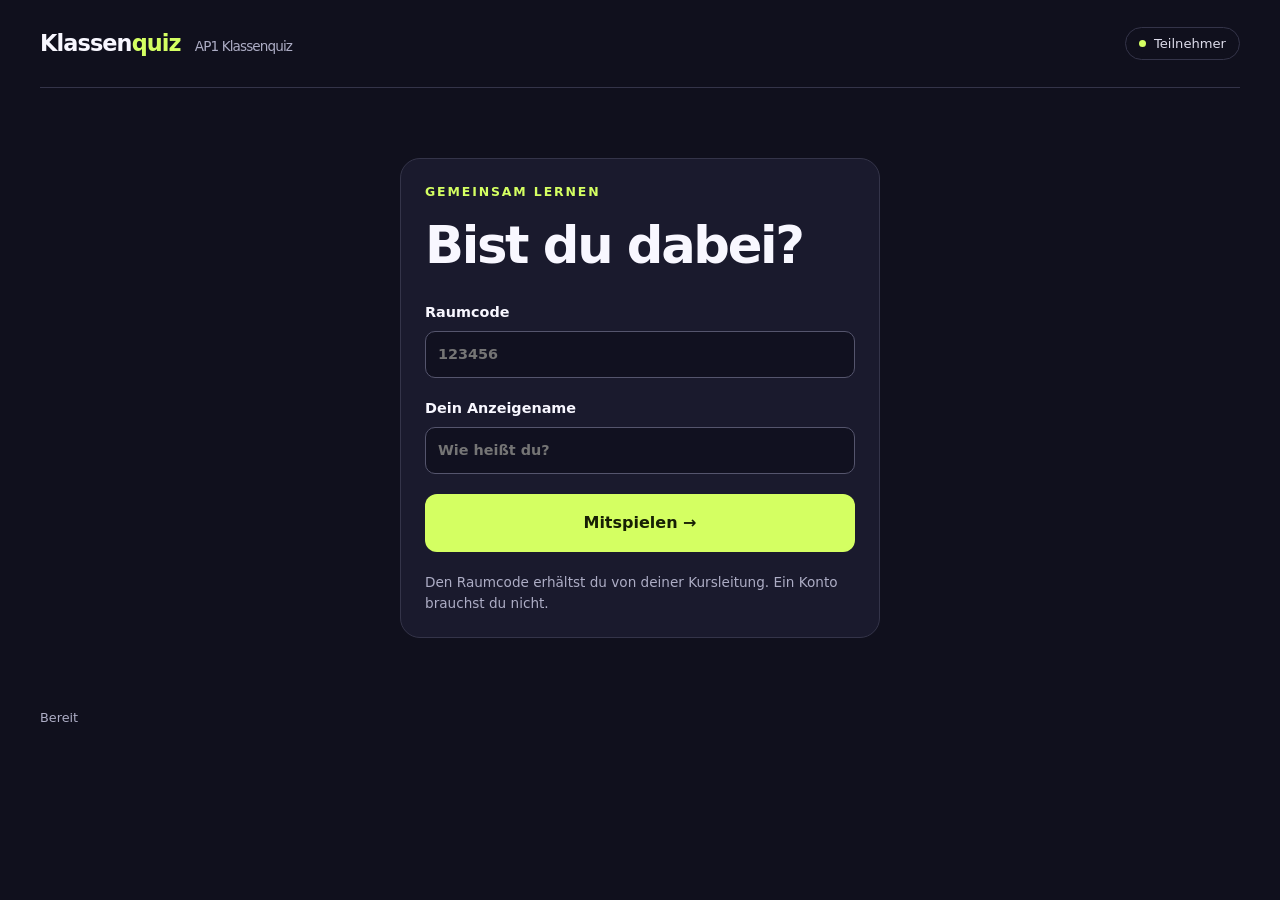
==== index.html @ 11c0ffbb "Publish Klassenquiz interfaces for GitHub Pages" ====
<!doctype html><html lang="de"><head><meta charset="utf-8"><meta name="viewport" content="width=device-width,initial-scale=1"><title>Klassenquiz · AP1 Klassenquiz</title><style>
:root{color-scheme:dark;--bg:#10101d;--panel:#1a1a2d;--line:#343449;--text:#f8f7ff;--muted:#adadc5;--lime:#d4ff62;--purple:#9478ff;font:16px/1.5 system-ui,-apple-system,sans-serif}*{box-sizing:border-box}body{margin:0;background:var(--bg);color:var(--text)}button,input,select{font:inherit}button{cursor:pointer;border:0;border-radius:12px;background:var(--lime);color:#172004;padding:13px 20px;font-weight:750;transition:transform .15s}button:hover{filter:brightness(1.08);transform:translateY(-1px)}button:disabled{opacity:.45;cursor:default;transform:none}button.secondary{background:#303047;color:var(--text)}button.outline{background:transparent;border:1px solid var(--line);color:var(--text)}a{color:var(--lime)}input,select{width:100%;background:#111120;color:white;border:1px solid #55556d;border-radius:10px;padding:12px;margin-top:7px}input:focus,select:focus,button:focus-visible{outline:3px solid var(--purple);outline-offset:3px}label{font-size:.9rem;font-weight:650}h1,h2,h3,p{margin:0}h1{font-size:clamp(2rem,4vw,3.4rem);line-height:1.12;letter-spacing:-.045em}h2{font-size:1.6rem;letter-spacing:-.025em}h3{font-size:1.05rem}.muted{color:var(--muted)}.eyebrow{font-size:.78rem;font-weight:750;letter-spacing:.15em;text-transform:uppercase;color:var(--lime);margin-bottom:12px}.wrap{max-width:1440px;margin:auto;padding:0 40px 40px}header{height:88px;border-bottom:1px solid var(--line);display:flex;align-items:center;justify-content:space-between;gap:20px;margin-bottom:38px}.brand{font-size:1.4rem;font-weight:850;letter-spacing:-.04em}.brand span{color:var(--lime)}.badge{display:inline-flex;gap:8px;align-items:center;border:1px solid var(--line);border-radius:30px;padding:6px 13px;font-size:.82rem;color:#dcdbea}.dot{width:7px;height:7px;border-radius:50%;background:var(--lime)}.top{display:flex;align-items:flex-end;justify-content:space-between;gap:20px;margin-bottom:28px}.top p{margin-top:12px}.layout{display:grid;grid-template-columns:minmax(0,1fr) 330px;gap:26px}.panel{background:var(--panel);border:1px solid var(--line);border-radius:20px;padding:24px}.filters{display:grid;grid-template-columns:1fr 190px;gap:14px;margin:22px 0}.cards{display:grid;grid-template-columns:repeat(2,minmax(0,1fr));gap:14px}.exercise{display:block;text-align:left;background:var(--panel);color:var(--text);border:1px solid var(--line);padding:22px;min-height:166px;position:relative}.exercise.selected{border-color:var(--lime);box-shadow:inset 0 0 0 1px var(--lime)}.exercise h3{font-size:1.13rem;line-height:1.3;margin:17px 0 10px}.exercise .meta{font-size:.83rem;font-weight:450;color:var(--muted)}.pill{display:inline-block;border-radius:6px;padding:3px 8px;background:#35304f;color:#ded4ff;font-size:.72rem;letter-spacing:.05em;text-transform:uppercase}.exercise .arrow{position:absolute;right:18px;top:18px;color:var(--lime)}.sidebar{align-self:start;position:sticky;top:24px}.roomcode{font-size:3rem;letter-spacing:.13em;font-weight:850;color:var(--lime);margin:10px 0}.stack{display:grid;gap:13px}.divider{border:0;border-top:1px solid var(--line);margin:23px 0}.people{display:flex;flex-wrap:wrap;gap:8px;margin-top:13px}.person{background:#303047;border-radius:8px;padding:7px 11px;font-size:.86rem}.person.done{border:1px solid var(--lime)}.notice{background:#342744;border:1px solid #72518c;border-radius:12px;padding:12px 17px;margin-bottom:20px}.notice[hidden]{display:none}.linkfield{font-size:.8rem}.large{width:100%;padding:17px}.hint{font-size:.85rem;color:var(--muted)}.footer{margin-top:22px;color:var(--muted);font-size:.82rem}details{margin-top:16px}summary{cursor:pointer;color:var(--muted);font-size:.85rem}.join{max-width:480px;margin:70px auto}.join h1{margin:15px 0 28px}.join form{display:grid;gap:20px}.waiting{text-align:center;padding:65px 24px}.waiting .symbol{width:76px;height:76px;border-radius:22px;background:var(--lime);color:#172004;font-size:2.5rem;margin:0 auto 24px;display:grid;place-items:center}.question{padding:34px;border:1px solid var(--line);border-radius:20px;background:var(--panel)}.question h2{font-size:clamp(1.4rem,2.5vw,2.1rem);line-height:1.3;margin:15px 0}.question .prompt{margin:12px 0;color:var(--muted)}.answers{display:grid;grid-template-columns:1fr 1fr;gap:13px;margin-top:26px}.answer{display:flex;gap:13px;align-items:center;text-align:left;min-height:98px;color:white;border:2px solid transparent;font-weight:600;background:#b33449}.answer:nth-child(4n+2){background:#215eb3}.answer:nth-child(4n+3){background:#997008}.answer:nth-child(4n+4){background:#27744b}.answer:disabled{opacity:1;cursor:default}.answer.selected{border-color:white;box-shadow:0 0 0 2px var(--purple)}.answer.correct{border-color:var(--lime);box-shadow:0 0 0 2px var(--lime)}.answer .letter{font-size:1.25rem;font-weight:900;flex-shrink:0}.field{display:grid;grid-template-columns:1fr 1fr;gap:20px;align-items:center;margin-top:16px;padding:12px;background:#222238;border-radius:10px}.field select{margin:0}.cloze{font-size:1.12rem;line-height:2.7;margin:20px 0}.cloze select{display:inline-block;width:auto;max-width:100%;margin:0 4px}.controls{display:flex;gap:12px;margin-top:24px;flex-wrap:wrap}.progress{height:5px;background:#303047;border-radius:5px;margin-top:24px;overflow:hidden}.progress span{display:block;height:100%;background:var(--lime)}.solution{background:#243824;border:1px solid #558c4c;border-radius:12px;padding:20px;margin-top:23px}.solution li{margin:5px 0}.score{font-size:2.5rem;color:var(--lime);font-weight:850}.rank{display:flex;justify-content:space-between;padding:16px;border-bottom:1px solid var(--line)}.rank:first-child{background:#303923;border-radius:10px}.sessionbar{display:flex;justify-content:space-between;gap:15px;margin-bottom:20px}.blank{padding:40px;text-align:center;color:var(--muted)}#connection{font-size:.8rem;color:var(--muted)}@media(max-width:980px){.layout{grid-template-columns:1fr}.sidebar{position:static}.wrap{padding:0 20px 24px}.top{align-items:start}.sidebar .roomcode{font-size:2.6rem}}@media(max-width:600px){header{height:72px;margin-bottom:25px}.cards,.answers,.filters{grid-template-columns:1fr}.top{display:block}.top>.badge{margin-top:18px}.question{padding:20px}.field{grid-template-columns:1fr;gap:8px}.join{margin:32px auto}.roomcode{font-size:2.4rem}.wrap{padding:0 16px 24px}.controls button{flex:1}.brand{font-size:1.2rem}.badge{font-size:.75rem}.answer{min-height:80px}}
.roster{margin-top:20px;overflow-x:auto;text-align:left}.roster table{width:100%;border-collapse:collapse;font-size:.86rem}.roster caption{text-align:left;margin-bottom:10px}.roster th{color:var(--muted);font-size:.78rem;text-align:left;padding:8px 5px;border-bottom:1px solid var(--line)}.roster td{padding:12px 5px;border-bottom:1px solid var(--line);vertical-align:top}.roster th:last-child,.points{text-align:right;font-variant-numeric:tabular-nums}.place{font-weight:850;color:var(--lime)}.answer-state{display:block;color:var(--muted);font-size:.78rem;margin-top:4px}.answer-state.done{color:var(--lime)}.host-controls{position:sticky;top:0;background:var(--panel);padding:12px 0;z-index:2;margin-top:12px}</style></head><body><div class="wrap"><header><div class="brand">Klassen<span>quiz</span><span style="color:var(--muted);font-size:.85rem;font-weight:450;margin-left:14px">AP1 Klassenquiz</span></div><div class="badge" id="role"></div></header><div id="error" class="notice" role="alert" hidden></div><main id="app"></main><div class="footer"><span id="connection">Bereit</span></div></div><script>
let BANK=[];
const DEFAULT_SERVICE="https://klassenquiz-ap1.thor-the-dwarf.chatgpt.site";
const EMBED_HOST=new URLSearchParams(location.search).get('leitung')==='1';
const IS_HOST=EMBED_HOST||BANK.length>0;
const storage={getItem(k){try{return localStorage.getItem(k)}catch{return null}},setItem(k,v){try{localStorage.setItem(k,v)}catch{}}};
const $=s=>document.querySelector(s), esc=s=>String(s??'').replace(/[&<>"']/g,c=>({'&':'&amp;','<':'&lt;','>':'&gt;','"':'&quot;',"'":'&#39;'}[c]));
const labels={easy:'Leicht',normal:'Mittel',tough:'Anspruchsvoll'};
const localPreview=['localhost','127.0.0.1'].includes(location.hostname);
let service=DEFAULT_SERVICE;
let saved;try{saved=JSON.parse(storage.getItem(IS_HOST?'klassenquiz-host':'klassenquiz-player')||'null')}catch{}
let session=saved?.service===service?saved:null, view=null, selected=BANK.find(x=>x.title==='IT-Sicherheit'&&x.difficulty==='easy'&&x.variant===1)||BANK[0], topic='IT-Sicherheit',difficulty='', draft=[],busy=false,signature='',lastQuestion='',polling=false,actionError='';
function invitationCode(){const query=new URLSearchParams(location.search).get('raum'),hash=new URLSearchParams(location.hash.slice(1)).get('raum');const code=query||hash||'';return /^\d{6}$/.test(code)?code:''}
let roomCode=invitationCode(),joinName='';if(!IS_HOST&&roomCode&&session?.code!==roomCode)session=null;
$('#role').innerHTML=`<span class="dot"></span>${IS_HOST?'Spielleitung':'Teilnehmer'}`;
function notice(s){$('#error').textContent=s;$('#error').hidden=!s;const inline=$('#room-feedback');if(inline){inline.textContent=s;inline.hidden=!s}}
function saveSession(s){session=s;storage.setItem(IS_HOST?'klassenquiz-host':'klassenquiz-player',JSON.stringify(s));}
function fail(e){const message=e.name==='AbortError'?'Der Quizdienst antwortet gerade nicht. Bitte erneut versuchen.':e instanceof TypeError?'Die Verbindung zum Quizdienst ist fehlgeschlagen. Prüfe deine Internetverbindung und versuche es erneut.':e.message||'Verbindung fehlgeschlagen. Bitte erneut versuchen.';notice(message);$('#connection').textContent=session?'Verbindung unterbrochen · Verbindung wird erneut geprüft':'Raum konnte nicht geöffnet werden';}
async function api(action,data={},identity=session){const controller=new AbortController();const timer=setTimeout(()=>controller.abort(),20000);let r;try{r=await fetch(service+'/api/quiz',{method:'POST',headers:{'Content-Type':'application/json',...(identity?{Authorization:'Bearer '+identity.token}:{})},body:JSON.stringify({action,code:identity?.code,...data}),signal:controller.signal});}finally{clearTimeout(timer)}let j;try{j=await r.json()}catch{throw Error('Der Quizdienst ist noch nicht erreichbar. Prüfe die Dienstadresse.')}if(!r.ok){const e=Error(j.error||'Die Anfrage konnte nicht verarbeitet werden.');e.status=r.status;throw e}return j;}
function link(){return "https://thor-the-dwarf.github.io/klassenquiz/teilnehmen.html?raum="+encodeURIComponent(session.code)}
function ranking(){const list=[...(view?.players||[])].sort((a,b)=>b.score-a.score||a.name.localeCompare(b.name,'de'));let rank=0;return list.map((p,i)=>{if(i===0||p.score!==list[i-1].score)rank=i+1;return {...p,rank}})}
function people(){return view?.players?.length?`<div class="roster"><table><caption class="hint">Rangliste · ${view.players.length} Teilnehmer</caption><thead><tr><th>Rang</th><th>Name / Status</th><th>Punkte</th></tr></thead><tbody>${ranking().map(p=>`<tr><td class="place">${p.rank}</td><td><strong>${esc(p.name)}</strong><span class="answer-state ${p.answered?'done':''}">${view.phase==='lobby'?'Bereit':p.answered?'✓ Geantwortet':view.phase==='question'?'Noch offen':'Nicht geantwortet'}</span></td><td class="points">${Number(p.score).toLocaleString('de-DE')}</td></tr>`).join('')}</tbody></table></div>`:'<p class="hint" style="margin-top:15px">Noch niemand dabei. Teile den Link mit deiner Klasse.</p>'}
function hostControls(){return `<div class="controls host-controls">${view.phase==='question'?'<button type="button" class="secondary" data-host-action="reveal">Antworten auflösen</button>':''}<button type="button" data-host-action="${view.index+1===view.total?'finish':'next'}">${view.index+1===view.total?'Ergebnis anzeigen':'Nächste Frage →'}</button><button type="button" class="outline" data-host-action="finish">Quiz beenden</button></div><p id="host-feedback" role="status" class="hint" style="margin-top:10px">${busy?'Aktion wird ausgeführt …':esc(actionError)||(view.phase==='question'?'„Nächste Frage“ beendet die Antwortphase und geht direkt weiter. Abgegebene Antworten zählen.':'Du kannst jetzt zur nächsten Frage weitergehen.')}</p>`}

function sidebar(){return `<aside class="sidebar panel"><div class="eyebrow">Dein Klassenraum</div>${session?`<div class="roomcode">${esc(session.code)}</div><label>Einladungslink<input class="linkfield" readonly value="${esc(link())}" onclick="this.select()"></label><div class="controls"><button class="secondary" onclick="copyLink()">Link kopieren</button><button class="outline" onclick="window.open(link(),'_blank')">Teilnehmeransicht ↗</button></div><hr class="divider"><h3>${view?.players?.length||0} Teilnehmer</h3>${people()}<hr class="divider"><p class="hint">Ausgewählt: ${esc(selected?.title)} · ${labels[selected?.difficulty]} · ${selected?.variant}</p><button class="large" style="margin-top:14px" onclick="startQuiz()">Klassenquiz starten →</button>`:`<h2>Die Klasse wartet auf dich.</h2><p class="muted" style="margin:15px 0 22px">Öffne einen Raum und lade deine Teilnehmer per Link und Code ein.</p><button id="create-room" class="large" onclick="createRoom()">Klassenraum öffnen →</button><p id="room-feedback" class="notice" style="margin-top:14px" role="status" hidden></p>`}<hr class="divider"><div class="hint">LFPV-AP1 · ${BANK.length} Übungen<br>Du bestimmst das Tempo. Jede vollständig richtige Aufgabe zählt 1.000 Punkte.</div><details><summary>Verbindung einstellen</summary><label>Dienstadresse<input id="service" value="${esc(service)}"></label><button class="secondary" style="margin-top:10px" onclick="setService()">Übernehmen</button></details></aside>`}
function renderHost(){const list=BANK.filter(x=>(!topic||x.title===topic)&&(!difficulty||x.difficulty===difficulty));$('#app').innerHTML=`<div class="top"><div><div class="eyebrow">GFN / Prüfungsvorbereitung</div><h1>Deine Klasse. Dein Quiz.</h1><p class="muted">Wähle eine Übung. Gemeinsam lösen, besprechen und weiterkommen.</p></div><div class="badge">${BANK.reduce((n,x)=>n+x.tasks.length,0).toLocaleString('de-DE')} Aufgaben · 4 Themen</div></div><div class="layout"><section><div class="panel"><div class="sessionbar"><h3>Übung auswählen</h3><span class="hint">${list.length} Übungen</span></div><div class="filters"><label>Thema<select id="topic" onchange="topic=this.value;renderHost()"><option value="">Alle Themen</option>${[...new Set(BANK.map(x=>x.title))].map(t=>`<option ${t===topic?'selected':''}>${esc(t)}</option>`).join('')}</select></label><label>Schwierigkeit<select onchange="difficulty=this.value;renderHost()"><option value="">Alle Stufen</option>${Object.entries(labels).map(([k,v])=>`<option value="${k}" ${k===difficulty?'selected':''}>${v}</option>`).join('')}</select></label></div><div class="cards">${list.map(x=>`<button class="exercise ${x.id===selected?.id?'selected':''}" onclick="selectExercise('${x.id}')"><span class="pill">${labels[x.difficulty]}</span><span class="arrow">${x.id===selected?.id?'✓':'↗'}</span><h3>${esc(x.title)}</h3><span class="meta">Variante ${x.variant} · ${x.tasks.length} Aufgaben</span></button>`).join('')}</div></div><div class="panel" style="margin-top:18px"><div class="sessionbar"><div><div class="hint">Ausgewählt</div><h3>${esc(selected?.title)} · ${labels[selected?.difficulty]} · ${selected?.variant}</h3></div></div><button class="large" onclick="startQuiz()" ${!session?'disabled':''}>Klassenquiz starten →</button>${!session?'<p class="hint" style="margin-top:10px">Öffne zuerst deinen Klassenraum.</p>':''}</div></section>${sidebar()}</div>`;}
function selectExercise(id){selected=BANK.find(x=>x.id===id);renderHost()}
function renderJoin(){ $('#app').innerHTML=`<section class="join panel"><div class="eyebrow">Gemeinsam lernen</div><h1>Bist du dabei?</h1><form onsubmit="event.preventDefault();joinRoom()"><label>Raumcode<input id="code" inputmode="numeric" pattern="[0-9]{6}" maxlength="6" placeholder="123456" value="${esc(roomCode)}" required></label><label>Dein Anzeigename<input id="name" maxlength="24" autocomplete="nickname" placeholder="Wie heißt du?" value="${esc(joinName)}" required></label><button id="join-room" class="large" type="submit">Mitspielen →</button></form><p class="hint" style="margin-top:20px">Den Raumcode erhältst du von deiner Kursleitung. Ein Konto brauchst du nicht.</p></section>`}
function renderWait(){ $('#app').innerHTML=`<section class="join panel waiting"><div class="symbol">✓</div><div class="eyebrow">Raum ${esc(session.code)}</div><h1>Du bist dabei,<br>${esc(view.me.name)}.</h1><p class="muted" style="margin-top:22px">Sobald die Kursleitung startet, erscheint hier deine Aufgabe.</p><div class="badge" style="margin-top:24px">${view.players.length} Teilnehmer bereit</div>${people()}</section>`}
function options(q,val){return '<option value="">Bitte auswählen …</option>'+q.choices.map(o=>`<option value="${esc(o.id)}" ${o.id===val?'selected':''}>${esc(o.label)}</option>`).join('')}
function answerUi(q,locked){if(q.kind==='choice')return `<div class="answers">${q.choices.map((o,i)=>`<button class="answer ${draft.includes(o.id)?'selected':''} ${q.solution?.includes(o.id)?'correct':''}" ${locked?'disabled':''} onclick="choose('${o.id}')"><span class="letter">${'ABCD'[i]||i+1}</span><span>${esc(o.label)}</span></button>`).join('')}</div>`;
if(q.kind==='cloze'){let n=0;return '<div class="cloze">'+q.parts.map(p=>p===null?`<select aria-label="Lücke ${n+1}" ${locked?'disabled':''} onchange="draft[${n}]=this.value;updateSubmit()">${options(q,draft[n++])}</select>`:esc(p)).join('')+'</div>'}
return q.fields.map((f,i)=>`<div class="field"><label for="answer-${i}">${esc(f)}</label><select id="answer-${i}" ${locked?'disabled':''} onchange="draft[${i}]=this.value;updateSubmit()">${options(q,draft[i])}</select></div>`).join('');}
function solutionUi(q){if(!q.solution)return '';const names=q.solution.map(s=>q.choices.find(x=>x.id===s)?.label||s);return `<div class="solution"><h3>Die Auflösung</h3><ol>${names.map((s,i)=>`<li>${q.kind==='match'?esc(q.fields[i])+': ':''}${esc(s)}</li>`).join('')}</ol><p>${esc(q.explanation)}</p></div>`}
function renderQuestion(){const q=view.question,host=IS_HOST,reveal=view.phase==='reveal',locked=host||reveal||!!view.me?.answered;$('#app').innerHTML=`<div class="sessionbar"><div><div class="eyebrow">${esc(view.title)}</div><span class="muted">Aufgabe ${view.index+1} / ${view.total} · ${esc(q.tag)}</span></div><div class="badge">Raum ${esc(session.code)}</div></div><div class="layout"><section class="question"><div class="badge">${reveal?'Gemeinsam besprechen':host?'Antworten werden gesammelt':'Du bist dran'}</div>${host?hostControls():''}<h2>${esc(q.title)}</h2>${q.prompt?`<p class="prompt">${esc(q.prompt)}</p>`:''}${q.multi?'<p class="hint">Mehrere Antworten sind richtig.</p>':''}${answerUi(q,locked)}${solutionUi(q)}${host?'':`<div class="controls">${reveal?`<span class="badge">${view.me.answered?(view.me.lastScore+' / 1.000 Punkte'):'Keine Antwort abgegeben'}</span><p class="hint">Die Kursleitung startet die nächste Aufgabe.</p>`:view.me.answered?'<span class="badge">✓ Antwort abgegeben</span><p class="hint">Warte auf die gemeinsame Auflösung.</p>':'<button id="submit" onclick="submitAnswer()">Antwort abgeben</button>'}</div>`}<div class="progress"><span style="width:${100*(view.index+1)/view.total}%"></span></div></section><aside class="panel sidebar"><div class="eyebrow">Die ganze Klasse</div><div class="score">${view.players.filter(p=>p.answered).length} / ${view.players.length}</div><p class="muted">Antworten abgegeben</p>${people()}<hr class="divider"><p class="hint">${reveal?'Punktestand nach dieser Aufgabe.':'Punktestand der abgeschlossenen Aufgaben. Die aktuelle Aufgabe zählt nach der Auflösung oder beim Weitergehen.'}</p></aside></div>`;updateSubmit();}

function updateSubmit(){const b=$('#submit');if(!b||!view?.question)return;const q=view.question;b.disabled=q.kind==='choice'?!draft.length:(draft.filter(Boolean).length!==q.fields.length||(q.kind==='order'&&new Set(draft).size!==draft.length));}
function choose(id){if(view.question.multi)draft=draft.includes(id)?draft.filter(x=>x!==id):[...draft,id];else draft=[id];renderQuestion()}
function renderResult(){$('#app').innerHTML=`<div class="top"><div><div class="eyebrow">${esc(view.title)}</div><h1>Gemeinsam geschafft.</h1><p class="muted">${view.total} Aufgaben in dieser Übung · Punkte ohne Zeitdruck</p></div></div><section class="panel" style="max-width:800px;margin:auto"><h2 style="margin-bottom:22px">Euer Ergebnis</h2>${people()}${IS_HOST?'<div class="controls"><button data-host-action="lobby">Nächste Übung auswählen →</button></div>':'<p class="hint" style="margin-top:24px">Bleib dabei. Die nächste Übung startet im selben Raum.</p>'}</section>`}

function render(){if(!session){IS_HOST?renderHost():renderJoin();return}if(!view){$('#app').innerHTML='<div class="blank">Klassenraum wird geladen …</div>';return}if(view.phase==='lobby'){IS_HOST?renderHost():renderWait()}else if(view.phase==='finished')renderResult();else renderQuestion();}
async function transact(fn){if(busy)return;busy=true;actionError='';notice('');try{await fn()}catch(e){actionError=e.message||'Aktion fehlgeschlagen';fail(e);const status=$('#host-feedback');if(status)status.textContent=actionError}finally{busy=false}}
async function createRoom(){if(busy)return;const button=$('#create-room');if(button){button.disabled=true;button.textContent='Klassenraum wird geöffnet …'}$('#connection').textContent='Verbindung zum Quizdienst wird hergestellt …';await transact(async()=>{const j=await api('create');saveSession({...j,service});await refresh(true)});if(button?.isConnected){button.disabled=false;button.textContent='Erneut versuchen →'}}
async function joinRoom(){if(busy)return;const code=$('#code').value.trim(),name=$('#name').value.trim();roomCode=code;joinName=name;const button=$('#join-room');if(button){button.disabled=true;button.textContent='Du trittst dem Raum bei …'}await transact(async()=>{const j=await api('join',{code,name},null);saveSession({...j,code,service});view=null;signature='';try{history.replaceState(null,'',location.pathname+'?raum='+encodeURIComponent(code))}catch{}render();await refresh(true)});if(button?.isConnected){button.disabled=false;button.textContent='Mitspielen →'}}

async function startQuiz(){await transact(async()=>{await api('start',{exercise:selected});await refresh(true)})}
async function sendHostAction(action){if(!IS_HOST||!view||busy)return;if(!['reveal','next','finish','lobby'].includes(action))return;const status=$('#host-feedback');if(status)status.textContent='Aktion wird ausgeführt …';document.querySelectorAll('[data-host-action]').forEach(button=>button.disabled=true);await transact(async()=>{await api(action,{version:view.version});await refresh(true)});document.querySelectorAll('[data-host-action]').forEach(button=>button.disabled=false);const feedback=$('#host-feedback');if(feedback)feedback.textContent=actionError||(view?.phase==='reveal'?'Aufgelöst. Du kannst jetzt zur nächsten Frage weitergehen.':'Bereit. Du steuerst die nächste Aktion.')}
document.addEventListener('click',async event=>{const button=event.target?.closest?.('[data-host-action]');if(!button||button.disabled)return;await sendHostAction(button.dataset.hostAction)});
async function submitAnswer(){await transact(async()=>{await api('answer',{answer:draft,index:view.index,round:view.round});await refresh(true)})}
async function copyLink(){try{await navigator.clipboard.writeText(link());$('#connection').textContent='Einladungslink kopiert'}catch{notice('Bitte den Einladungslink im Feld markieren und kopieren.')}}
function setService(){try{const u=new URL($('#service').value);if(!['https:','http:'].includes(u.protocol))throw Error();service=u.origin;storage.setItem('klassenquiz-service',service);saveSession(null);view=null;signature='';render()}catch{notice('Bitte eine gültige Dienstadresse eingeben.')}}
async function refresh(force=false){if(!session||polling===session.token)return;const active=session;polling=active.token;try{const j=await api('state',{},active);if(session?.token!==active.token||session?.code!==active.code)return;if(view&&j.version<view.version)return;const key=j.round+':'+j.index;if(key!==lastQuestion){draft=[];lastQuestion=key}view=j;if(j.me?.answer)draft=j.me.answer;const sig=JSON.stringify(j);if(force||sig!==signature){signature=sig;render()}$('#connection').textContent='● Verbunden · Raum '+active.code;if(!actionError)notice('')}catch(e){if(session?.token!==active.token||session?.code!==active.code)return;if(e.status===401||e.status===404||e.status===410){roomCode=active.code;saveSession(null);view=null;render()}fail(e)}finally{if(polling===active.token)polling=false}}
window.addEventListener('hashchange',()=>{if(IS_HOST)return;const code=invitationCode();if(!code||code===roomCode)return;roomCode=code;joinName='';if(session?.code!==code){saveSession(null);view=null;signature=''}render()});

function boot(){render();if(session)refresh(true);}
if(EMBED_HOST){
 $('#app').innerHTML='<section class="join panel"><h1>Kurs wird geladen …</h1><p class="muted" style="margin-top:20px">Öffne die Klassenquiz.html aus deinem Kursordner, um die Spielleitung zu starten.</p></section>';
 window.addEventListener('message',event=>{
  if(window.parent===window||event.source!==window.parent||event.data?.type!=='klassenquiz:course')return;
  const courses=event.data.bank;if(!Array.isArray(courses)||!courses.length||courses.length>100||!courses.every(e=>typeof e.id==='string'&&typeof e.title==='string'&&Array.isArray(e.tasks)))return;
  BANK=courses;selected=BANK.find(x=>x.title==='IT-Sicherheit'&&x.difficulty==='easy'&&x.variant===1)||BANK[0];topic=selected.title;boot();window.parent.postMessage({type:'klassenquiz:loaded'},'*');
 });
 if(window.parent!==window)window.parent.postMessage({type:'klassenquiz:ready'},'*');
}else boot();
setInterval(()=>{if(!EMBED_HOST||BANK.length)refresh()},1500);
if(document.modelContext?.registerTool){
 const life=new AbortController();window.addEventListener('pagehide',()=>life.abort(),{once:true});
 const register=t=>{try{Promise.resolve(document.modelContext.registerTool(t,{signal:life.signal})).catch(()=>{})}catch{}};
 register({name:'quiz_status',description:'Liest den sichtbaren Klassenquiz-Status ohne Zugangsschlüssel.',inputSchema:{type:'object',properties:{},additionalProperties:false},annotations:{readOnlyHint:true,untrustedContentHint:true},execute:()=>({role:IS_HOST?'host':'participant',room:session?.code||null,phase:view?.phase||null,exercise:selected?.id||null,participants:view?.players.length||0})});
 if(IS_HOST)register({name:'select_exercise',description:'Wählt eine vorhandene Übung in der sichtbaren Lobby aus; startet sie noch nicht.',inputSchema:{type:'object',properties:{exerciseId:{type:'string'}},required:['exerciseId'],additionalProperties:false},annotations:{readOnlyHint:false},execute:({exerciseId})=>{if(!BANK.some(x=>x.id===exerciseId))throw Error('Unbekannte Übung');if(view&&view.phase!=='lobby')throw Error('Nur in der Übungsauswahl verfügbar');selectExercise(exerciseId);return {selected:selected.id,title:selected.title};}});
}
</script></body></html>
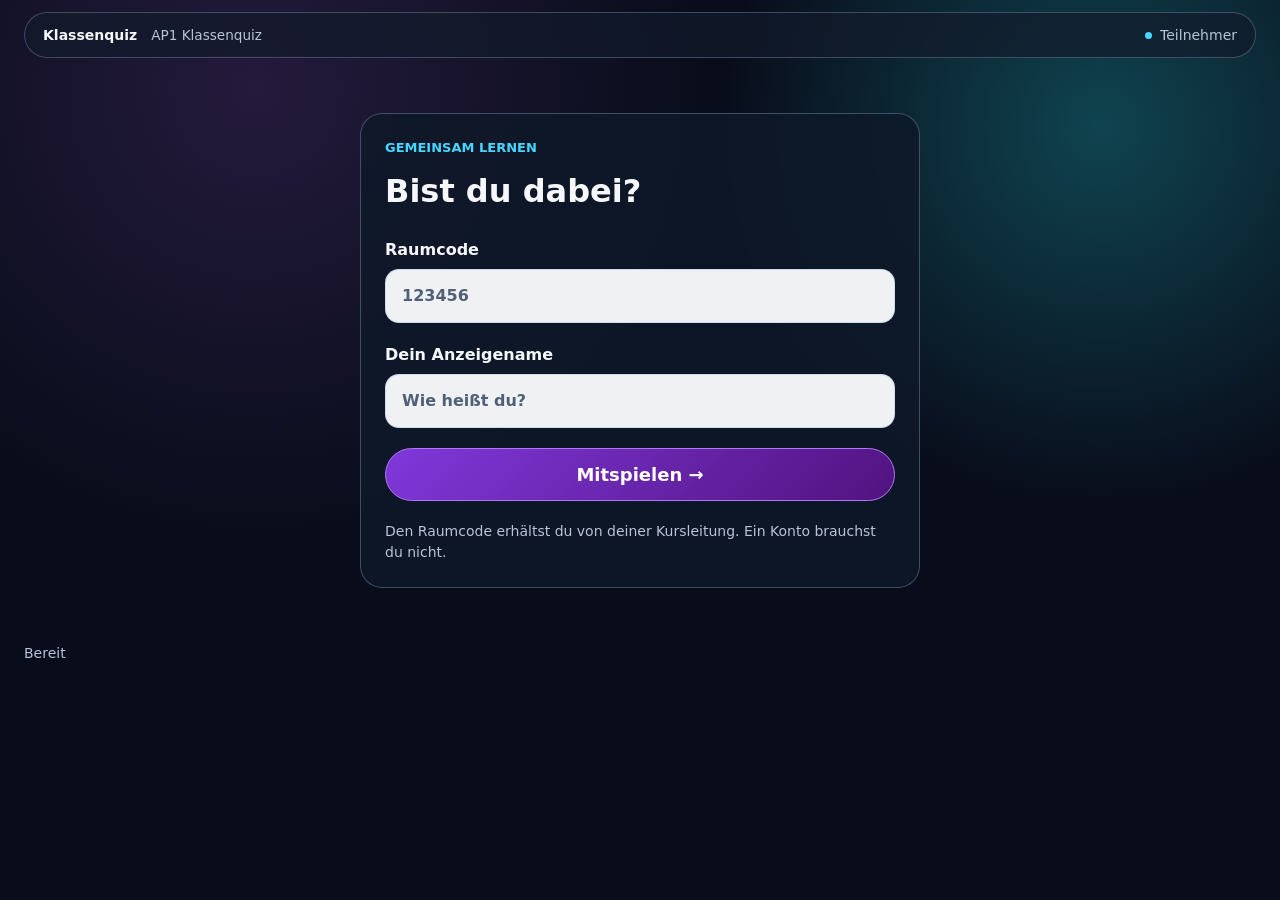
==== commit 1a3adacb: "Match quiz appearance to existing AP1 exercises" ====
--- a/index.html
+++ b/index.html
@@ -1,6 +1,11 @@
 <!doctype html><html lang="de"><head><meta charset="utf-8"><meta name="viewport" content="width=device-width,initial-scale=1"><title>Klassenquiz · AP1 Klassenquiz</title><style>
-:root{color-scheme:dark;--bg:#10101d;--panel:#1a1a2d;--line:#343449;--text:#f8f7ff;--muted:#adadc5;--lime:#d4ff62;--purple:#9478ff;font:16px/1.5 system-ui,-apple-system,sans-serif}*{box-sizing:border-box}body{margin:0;background:var(--bg);color:var(--text)}button,input,select{font:inherit}button{cursor:pointer;border:0;border-radius:12px;background:var(--lime);color:#172004;padding:13px 20px;font-weight:750;transition:transform .15s}button:hover{filter:brightness(1.08);transform:translateY(-1px)}button:disabled{opacity:.45;cursor:default;transform:none}button.secondary{background:#303047;color:var(--text)}button.outline{background:transparent;border:1px solid var(--line);color:var(--text)}a{color:var(--lime)}input,select{width:100%;background:#111120;color:white;border:1px solid #55556d;border-radius:10px;padding:12px;margin-top:7px}input:focus,select:focus,button:focus-visible{outline:3px solid var(--purple);outline-offset:3px}label{font-size:.9rem;font-weight:650}h1,h2,h3,p{margin:0}h1{font-size:clamp(2rem,4vw,3.4rem);line-height:1.12;letter-spacing:-.045em}h2{font-size:1.6rem;letter-spacing:-.025em}h3{font-size:1.05rem}.muted{color:var(--muted)}.eyebrow{font-size:.78rem;font-weight:750;letter-spacing:.15em;text-transform:uppercase;color:var(--lime);margin-bottom:12px}.wrap{max-width:1440px;margin:auto;padding:0 40px 40px}header{height:88px;border-bottom:1px solid var(--line);display:flex;align-items:center;justify-content:space-between;gap:20px;margin-bottom:38px}.brand{font-size:1.4rem;font-weight:850;letter-spacing:-.04em}.brand span{color:var(--lime)}.badge{display:inline-flex;gap:8px;align-items:center;border:1px solid var(--line);border-radius:30px;padding:6px 13px;font-size:.82rem;color:#dcdbea}.dot{width:7px;height:7px;border-radius:50%;background:var(--lime)}.top{display:flex;align-items:flex-end;justify-content:space-between;gap:20px;margin-bottom:28px}.top p{margin-top:12px}.layout{display:grid;grid-template-columns:minmax(0,1fr) 330px;gap:26px}.panel{background:var(--panel);border:1px solid var(--line);border-radius:20px;padding:24px}.filters{display:grid;grid-template-columns:1fr 190px;gap:14px;margin:22px 0}.cards{display:grid;grid-template-columns:repeat(2,minmax(0,1fr));gap:14px}.exercise{display:block;text-align:left;background:var(--panel);color:var(--text);border:1px solid var(--line);padding:22px;min-height:166px;position:relative}.exercise.selected{border-color:var(--lime);box-shadow:inset 0 0 0 1px var(--lime)}.exercise h3{font-size:1.13rem;line-height:1.3;margin:17px 0 10px}.exercise .meta{font-size:.83rem;font-weight:450;color:var(--muted)}.pill{display:inline-block;border-radius:6px;padding:3px 8px;background:#35304f;color:#ded4ff;font-size:.72rem;letter-spacing:.05em;text-transform:uppercase}.exercise .arrow{position:absolute;right:18px;top:18px;color:var(--lime)}.sidebar{align-self:start;position:sticky;top:24px}.roomcode{font-size:3rem;letter-spacing:.13em;font-weight:850;color:var(--lime);margin:10px 0}.stack{display:grid;gap:13px}.divider{border:0;border-top:1px solid var(--line);margin:23px 0}.people{display:flex;flex-wrap:wrap;gap:8px;margin-top:13px}.person{background:#303047;border-radius:8px;padding:7px 11px;font-size:.86rem}.person.done{border:1px solid var(--lime)}.notice{background:#342744;border:1px solid #72518c;border-radius:12px;padding:12px 17px;margin-bottom:20px}.notice[hidden]{display:none}.linkfield{font-size:.8rem}.large{width:100%;padding:17px}.hint{font-size:.85rem;color:var(--muted)}.footer{margin-top:22px;color:var(--muted);font-size:.82rem}details{margin-top:16px}summary{cursor:pointer;color:var(--muted);font-size:.85rem}.join{max-width:480px;margin:70px auto}.join h1{margin:15px 0 28px}.join form{display:grid;gap:20px}.waiting{text-align:center;padding:65px 24px}.waiting .symbol{width:76px;height:76px;border-radius:22px;background:var(--lime);color:#172004;font-size:2.5rem;margin:0 auto 24px;display:grid;place-items:center}.question{padding:34px;border:1px solid var(--line);border-radius:20px;background:var(--panel)}.question h2{font-size:clamp(1.4rem,2.5vw,2.1rem);line-height:1.3;margin:15px 0}.question .prompt{margin:12px 0;color:var(--muted)}.answers{display:grid;grid-template-columns:1fr 1fr;gap:13px;margin-top:26px}.answer{display:flex;gap:13px;align-items:center;text-align:left;min-height:98px;color:white;border:2px solid transparent;font-weight:600;background:#b33449}.answer:nth-child(4n+2){background:#215eb3}.answer:nth-child(4n+3){background:#997008}.answer:nth-child(4n+4){background:#27744b}.answer:disabled{opacity:1;cursor:default}.answer.selected{border-color:white;box-shadow:0 0 0 2px var(--purple)}.answer.correct{border-color:var(--lime);box-shadow:0 0 0 2px var(--lime)}.answer .letter{font-size:1.25rem;font-weight:900;flex-shrink:0}.field{display:grid;grid-template-columns:1fr 1fr;gap:20px;align-items:center;margin-top:16px;padding:12px;background:#222238;border-radius:10px}.field select{margin:0}.cloze{font-size:1.12rem;line-height:2.7;margin:20px 0}.cloze select{display:inline-block;width:auto;max-width:100%;margin:0 4px}.controls{display:flex;gap:12px;margin-top:24px;flex-wrap:wrap}.progress{height:5px;background:#303047;border-radius:5px;margin-top:24px;overflow:hidden}.progress span{display:block;height:100%;background:var(--lime)}.solution{background:#243824;border:1px solid #558c4c;border-radius:12px;padding:20px;margin-top:23px}.solution li{margin:5px 0}.score{font-size:2.5rem;color:var(--lime);font-weight:850}.rank{display:flex;justify-content:space-between;padding:16px;border-bottom:1px solid var(--line)}.rank:first-child{background:#303923;border-radius:10px}.sessionbar{display:flex;justify-content:space-between;gap:15px;margin-bottom:20px}.blank{padding:40px;text-align:center;color:var(--muted)}#connection{font-size:.8rem;color:var(--muted)}@media(max-width:980px){.layout{grid-template-columns:1fr}.sidebar{position:static}.wrap{padding:0 20px 24px}.top{align-items:start}.sidebar .roomcode{font-size:2.6rem}}@media(max-width:600px){header{height:72px;margin-bottom:25px}.cards,.answers,.filters{grid-template-columns:1fr}.top{display:block}.top>.badge{margin-top:18px}.question{padding:20px}.field{grid-template-columns:1fr;gap:8px}.join{margin:32px auto}.roomcode{font-size:2.4rem}.wrap{padding:0 16px 24px}.controls button{flex:1}.brand{font-size:1.2rem}.badge{font-size:.75rem}.answer{min-height:80px}}
-.roster{margin-top:20px;overflow-x:auto;text-align:left}.roster table{width:100%;border-collapse:collapse;font-size:.86rem}.roster caption{text-align:left;margin-bottom:10px}.roster th{color:var(--muted);font-size:.78rem;text-align:left;padding:8px 5px;border-bottom:1px solid var(--line)}.roster td{padding:12px 5px;border-bottom:1px solid var(--line);vertical-align:top}.roster th:last-child,.points{text-align:right;font-variant-numeric:tabular-nums}.place{font-weight:850;color:var(--lime)}.answer-state{display:block;color:var(--muted);font-size:.78rem;margin-top:4px}.answer-state.done{color:var(--lime)}.host-controls{position:sticky;top:0;background:var(--panel);padding:12px 0;z-index:2;margin-top:12px}</style></head><body><div class="wrap"><header><div class="brand">Klassen<span>quiz</span><span style="color:var(--muted);font-size:.85rem;font-weight:450;margin-left:14px">AP1 Klassenquiz</span></div><div class="badge" id="role"></div></header><div id="error" class="notice" role="alert" hidden></div><main id="app"></main><div class="footer"><span id="connection">Bereit</span></div></div><script>
+/* Farben und Bedienelemente aus den vorhandenen AP1-Übungen. */
+:root{color-scheme:dark;--bg:#090d1b;--panel:#111b2b;--panel2:#16253b;--line:#3a5574;--text:#f6f7fb;--muted:#b7c4d8;--cyan:#46d7ff;--purple:#7e35d8;--green:#4dd487;--red:#ff6b73;--gold:#f3c64f;font:16px/1.5 Inter,ui-sans-serif,system-ui,-apple-system,BlinkMacSystemFont,"Segoe UI",sans-serif}
+*{box-sizing:border-box}body{margin:0;min-height:100vh;background:radial-gradient(circle at 20% 10%,#241a3c 0,transparent 34%),radial-gradient(circle at 86% 14%,#0f4450 0,transparent 28%),var(--bg);background-attachment:fixed;color:var(--text)}button,input,select{font:inherit}button{min-height:52px;border-radius:999px;border:1.5px solid #ad79f5;background:linear-gradient(135deg,#8038db,#51137f);color:white;padding:12px 24px;font-size:18px;font-weight:900;cursor:pointer;transition:transform .18s ease,border-color .18s ease}button:hover:not(:disabled){transform:translateY(-1px);border-color:#dcb8ff}button:disabled{opacity:.38;cursor:default}button.secondary,button.outline{border:1.5px solid rgba(180,205,239,.46);background:rgba(255,255,255,.06);color:var(--text)}a{color:var(--cyan)}input,select{width:100%;min-width:0;border-radius:14px;border:1.5px solid rgba(180,205,239,.58);background:rgba(255,255,255,.94);color:#10203a;padding:14px 16px;font-weight:800;margin-top:7px}input::placeholder{color:#506078}input:focus,select:focus,button:focus-visible{outline:3px solid var(--cyan);outline-offset:3px}label{font-weight:800}h1,h2,h3,p{margin:0}h1,h2{font-size:32px;line-height:1.16;letter-spacing:0;font-weight:900}h3{font-size:21px;line-height:1.35}.muted,.hint{color:var(--muted)}.hint{font-size:14px}.eyebrow{color:var(--cyan);font-size:13px;text-transform:uppercase;font-weight:900;margin-bottom:12px;overflow-wrap:anywhere}
+.wrap{max-width:1600px;margin:auto;padding:12px 24px 24px}header{display:flex;align-items:center;justify-content:space-between;gap:18px;border:1px solid rgba(180,205,239,.28);border-radius:999px;padding:8px 18px;background:rgba(18,27,43,.72);margin-bottom:26px;min-height:46px}.brand{font-size:14px;font-weight:900}.brand span{color:inherit}.badge{display:inline-flex;align-items:center;gap:8px;border:1px solid rgba(180,205,239,.28);border-radius:999px;padding:7px 14px;font-size:14px;color:var(--muted)}header .badge{padding:0;border:0}.dot{width:7px;height:7px;border-radius:50%;background:var(--cyan)}.top{display:flex;align-items:center;justify-content:space-between;gap:20px;margin-bottom:24px}.top p{margin-top:12px}.layout{display:grid;grid-template-columns:minmax(0,1fr) 330px;gap:34px;align-items:start}.panel{background:rgba(15,25,41,.86);border:1.5px solid rgba(180,205,239,.3);border-radius:22px;padding:24px}.sidebar{position:sticky;top:16px}.filters{display:grid;grid-template-columns:1fr 190px;gap:14px;margin:22px 0}.cards{display:grid;grid-template-columns:repeat(2,minmax(0,1fr));gap:14px}.exercise{display:block;position:relative;min-height:158px;text-align:left;border-radius:20px;border:1.5px solid rgba(118,157,205,.52);background:rgba(24,40,64,.82);padding:18px;color:var(--text)}.exercise.selected{border-color:#b996ff;background:rgba(88,45,135,.32)}.exercise h3{margin:14px 0 10px}.exercise .meta{font-size:14px;color:var(--muted);font-weight:600}.pill{display:inline-block;border-radius:999px;padding:4px 10px;background:rgba(220,190,255,.14);color:#ead4ff;font-size:13px}.exercise .arrow{position:absolute;right:18px;top:18px;color:var(--cyan)}.roomcode{font-size:44px;letter-spacing:.13em;font-weight:900;color:var(--cyan);margin:10px 0}.stack{display:grid;gap:14px}.divider{border:0;border-top:1px solid var(--line);margin:23px 0}.people{display:flex;flex-wrap:wrap;gap:8px;margin-top:13px}.person{background:var(--panel2);border-radius:14px;padding:8px 12px}.person.done{border:1px solid var(--green)}.notice{border:1.5px solid rgba(243,198,79,.72);background:rgba(108,79,23,.62);border-radius:18px;padding:16px 18px;margin-bottom:20px}.notice[hidden]{display:none}.linkfield{font-size:14px}.large{width:100%}.footer{margin-top:22px;color:var(--muted);font-size:14px}details{margin-top:16px}summary{cursor:pointer;color:var(--muted)}.join{max-width:560px;margin:55px auto}.join h1{margin:15px 0 28px}.join form{display:grid;gap:20px}.waiting{text-align:center;padding:55px 24px}.waiting .symbol{display:grid;place-items:center;width:76px;height:76px;border-radius:50%;background:rgba(220,190,255,.14);color:#ead4ff;font-size:40px;margin:0 auto 24px}
+.question{padding:0 12px 20px;min-width:0}.question h2{margin:18px 0;font-size:32px;line-height:1.16}.question .prompt{font-size:18px;line-height:1.45;font-weight:800;color:var(--muted);white-space:pre-line;margin:12px 0}.answers{display:flex;flex-direction:column;gap:14px;margin-top:20px}.answer{display:flex;align-items:center;gap:18px;text-align:left;min-height:72px;border:1.5px solid rgba(118,157,205,.52);background:rgba(24,40,64,.82);border-radius:20px;padding:14px 18px;font-size:21px;font-weight:900;line-height:1.35;color:var(--text);overflow-wrap:anywhere}.answer:disabled{opacity:1}.answer:hover:not(:disabled){border-color:rgba(100,209,255,.78)}.answer.selected{border-color:#b996ff;background:rgba(88,45,135,.32)}.mark{width:34px;height:34px;border:3px solid #9db0c8;border-radius:50%;flex:none}.answer.multi .mark{border-radius:9px}.selected .mark{border-color:#dcb8ff;background:#541b8d;box-shadow:inset 0 0 0 6px rgba(255,255,255,.92)}.answer.correct{border-color:rgba(88,218,133,.68);background:rgba(36,99,64,.62)}.answer.correct .mark{display:grid;place-items:center;border-color:var(--green)}.answer.correct .mark:after{content:'✓';font-size:21px}.field{display:grid;grid-template-columns:minmax(0,1fr) minmax(0,1fr);gap:18px;align-items:center;margin-top:14px;min-height:72px;border:1.5px solid rgba(118,157,205,.52);background:rgba(24,40,64,.82);border-radius:20px;padding:14px 18px;font-size:21px;font-weight:900}.field select{margin:0;font-size:17px}.cloze{border:1.5px solid rgba(118,157,205,.45);border-radius:22px;background:rgba(24,40,64,.72);padding:24px 28px;font-size:23px;font-weight:900;line-height:1.8;margin:20px 0}.cloze select{display:inline-block;width:auto;max-width:100%;margin:4px;min-height:48px;font-size:18px}.controls{display:flex;align-items:center;gap:14px;margin-top:24px;flex-wrap:wrap}.host-controls{position:sticky;top:0;z-index:2;background:rgba(9,13,27,.96);border-radius:20px;padding:12px;margin:14px -12px 0}.progress{height:5px;background:var(--panel2);border-radius:5px;margin-top:24px;overflow:hidden}.progress span{display:block;height:100%;background:var(--cyan)}.solution{border:1.5px solid rgba(88,218,133,.68);background:rgba(36,99,64,.62);border-radius:18px;padding:16px 18px;margin-top:23px}.solution li{margin:5px 0}.score{font-size:42px;color:var(--cyan);font-weight:900}.rank{display:flex;justify-content:space-between;padding:16px;border-bottom:1px solid var(--line)}.rank:first-child{background:rgba(88,45,135,.32);border-radius:18px}.sessionbar{display:flex;justify-content:space-between;align-items:center;gap:15px;margin:0 12px 20px}.blank{padding:40px;text-align:center;color:var(--muted)}#connection{font-size:14px;color:var(--muted)}.roster{margin-top:20px;overflow-x:auto;text-align:left}.roster table{width:100%;border-collapse:collapse;font-size:14px}.roster caption{text-align:left;margin-bottom:10px}.roster th{color:var(--muted);font-size:14px;text-align:left;padding:8px 5px;border-bottom:1px solid var(--line)}.roster td{padding:12px 5px;border-bottom:1px solid var(--line);vertical-align:top;overflow-wrap:anywhere}.roster th:last-child,.points{text-align:right;font-variant-numeric:tabular-nums}.place{font-weight:900;color:var(--cyan)}.answer-state{display:block;color:var(--muted);font-size:14px;margin-top:4px}.answer-state.done{color:var(--green)}
+@media(max-width:1000px){.layout{grid-template-columns:minmax(0,1fr);gap:20px}.sidebar{position:static}.wrap{padding:10px 12px 24px}.question{padding:0 2px 16px}h1,.question h2{font-size:25px}.answer,.field{font-size:18px}.question .prompt{font-size:16px}.host-controls{margin:14px 0 0}.cloze{font-size:19px;padding:14px}}@media(max-width:600px){header{border-radius:20px;gap:8px}.brand span{display:none}.cards,.filters,.field{grid-template-columns:minmax(0,1fr)}.join{margin:30px auto}.panel{padding:20px}.top{display:block}.top>.badge{margin-top:14px}.controls{gap:8px}.controls button{flex:1;padding:12px 16px;font-size:17px}.sessionbar{margin:0 2px 20px}.sessionbar .badge{white-space:nowrap}.answer{gap:12px;padding:14px}.waiting{padding:35px 16px}}
+</style></head><body><div class="wrap"><header><div class="brand">Klassen<span>quiz</span><span style="color:var(--muted);font-size:.85rem;font-weight:450;margin-left:14px">AP1 Klassenquiz</span></div><div class="badge" id="role"></div></header><div id="error" class="notice" role="alert" hidden></div><main id="app"></main><div class="footer"><span id="connection">Bereit</span></div></div><script>
 let BANK=[];
 const DEFAULT_SERVICE="https://klassenquiz-ap1.thor-the-dwarf.chatgpt.site";
 const EMBED_HOST=new URLSearchParams(location.search).get('leitung')==='1';
@@ -30,7 +35,7 @@
 function renderJoin(){ $('#app').innerHTML=`<section class="join panel"><div class="eyebrow">Gemeinsam lernen</div><h1>Bist du dabei?</h1><form onsubmit="event.preventDefault();joinRoom()"><label>Raumcode<input id="code" inputmode="numeric" pattern="[0-9]{6}" maxlength="6" placeholder="123456" value="${esc(roomCode)}" required></label><label>Dein Anzeigename<input id="name" maxlength="24" autocomplete="nickname" placeholder="Wie heißt du?" value="${esc(joinName)}" required></label><button id="join-room" class="large" type="submit">Mitspielen →</button></form><p class="hint" style="margin-top:20px">Den Raumcode erhältst du von deiner Kursleitung. Ein Konto brauchst du nicht.</p></section>`}
 function renderWait(){ $('#app').innerHTML=`<section class="join panel waiting"><div class="symbol">✓</div><div class="eyebrow">Raum ${esc(session.code)}</div><h1>Du bist dabei,<br>${esc(view.me.name)}.</h1><p class="muted" style="margin-top:22px">Sobald die Kursleitung startet, erscheint hier deine Aufgabe.</p><div class="badge" style="margin-top:24px">${view.players.length} Teilnehmer bereit</div>${people()}</section>`}
 function options(q,val){return '<option value="">Bitte auswählen …</option>'+q.choices.map(o=>`<option value="${esc(o.id)}" ${o.id===val?'selected':''}>${esc(o.label)}</option>`).join('')}
-function answerUi(q,locked){if(q.kind==='choice')return `<div class="answers">${q.choices.map((o,i)=>`<button class="answer ${draft.includes(o.id)?'selected':''} ${q.solution?.includes(o.id)?'correct':''}" ${locked?'disabled':''} onclick="choose('${o.id}')"><span class="letter">${'ABCD'[i]||i+1}</span><span>${esc(o.label)}</span></button>`).join('')}</div>`;
+function answerUi(q,locked){if(q.kind==='choice')return `<div class="answers">${q.choices.map((o,i)=>`<button class="answer ${q.multi?'multi':''} ${draft.includes(o.id)?'selected':''} ${q.solution?.includes(o.id)?'correct':''}" ${locked?'disabled':''} onclick="choose('${o.id}')"><span class="mark" aria-hidden="true"></span><span>${esc(o.label)}</span></button>`).join('')}</div>`;
 if(q.kind==='cloze'){let n=0;return '<div class="cloze">'+q.parts.map(p=>p===null?`<select aria-label="Lücke ${n+1}" ${locked?'disabled':''} onchange="draft[${n}]=this.value;updateSubmit()">${options(q,draft[n++])}</select>`:esc(p)).join('')+'</div>'}
 return q.fields.map((f,i)=>`<div class="field"><label for="answer-${i}">${esc(f)}</label><select id="answer-${i}" ${locked?'disabled':''} onchange="draft[${i}]=this.value;updateSubmit()">${options(q,draft[i])}</select></div>`).join('');}
 function solutionUi(q){if(!q.solution)return '';const names=q.solution.map(s=>q.choices.find(x=>x.id===s)?.label||s);return `<div class="solution"><h3>Die Auflösung</h3><ol>${names.map((s,i)=>`<li>${q.kind==='match'?esc(q.fields[i])+': ':''}${esc(s)}</li>`).join('')}</ol><p>${esc(q.explanation)}</p></div>`}
